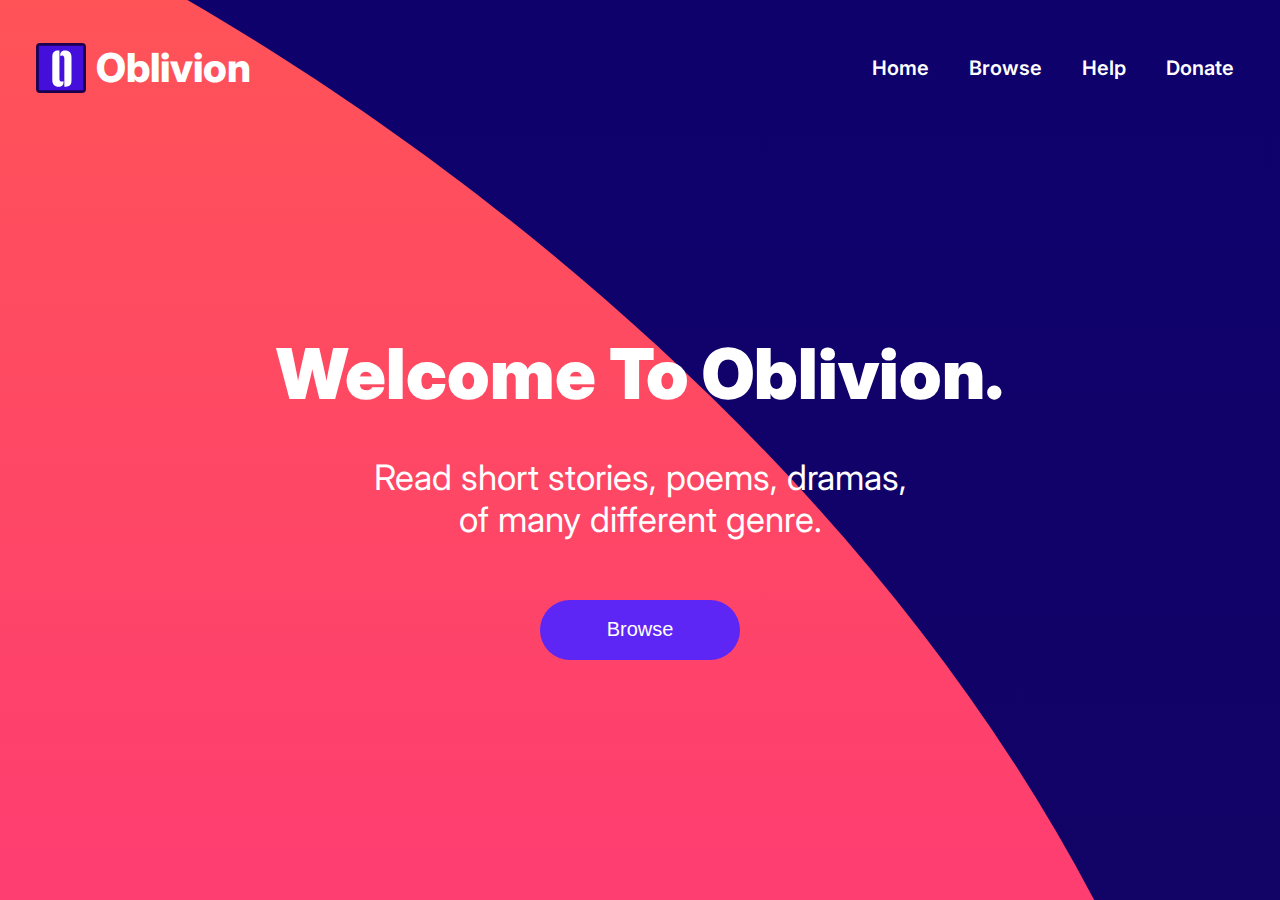
==== index.html @ 6e1afa26 "Made all pages responsive" ====
<!DOCTYPE html>
<html lang="en">
  <head>
    <meta charset="UTF-8" />
    <meta http-equiv="X-UA-Compatible" content="IE=edge" />
    <meta name="viewport" content="width=device-width, initial-scale=1.0" />
    <title>Oblivion</title>
    <link rel="stylesheet" href="styles/global.css" />
    <link rel="stylesheet" href="styles/homeStyle.css" />
  </head>
  <body>
    <nav-bar color="white"></nav-bar>
    <div class="hero">
      <h1 class="title">Welcome To Oblivion.</h1>
      <br />
      <p class="description">
        Read short stories, poems, dramas, <br />
        of many different genre.
      </p>
      <br />
      <button class="browseButton">Browse</button>
    </div>
  </body>
  <script>
    let browseButton = document.querySelector(".browseButton");
    browseButton.addEventListener("click", () => {
      window.open("pages/browse.html", "_self");
    });
  </script>
  <script src="components/navbar.js" type="module"></script>
  <script src="components/card.js" type="module"></script>
</html>
---- styles/global.css ----
@import url("https://fonts.googleapis.com/css2?family=Inter:wght@600;800&display=swap");

* {
  margin: 0;
  padding: 0;
}

body {
  font-family: "Inter", sans-serif;
}
---- styles/homeStyle.css ----
body {
  color: white;
  overflow-x: hidden;
  background-image: url("../assets/bg.svg");
  background-position: left;
  background-size: 500%;
  animation: slideAround 20s ease-in-out infinite alternate;
}

@keyframes slideAround {
  0% {
    background-position: left;
  }
  25% {
    background-position: center;
  }
  50% {
    background-position: right;
  }
  75% {
    background-position: center;
  }
  100% {
    background-position: left;
  }
}

.hero {
  width: 100vw;
  height: 80vh;
  display: flex;
  flex-direction: column;
  justify-content: center;
  align-items: center;
  text-align: center;
}

.title {
  font-weight: 900;
  font-size: 70px;
  width: 100vw;
  margin-bottom: 20px;
  animation: slideLeft 2s cubic-bezier(0.66, 1.16, 0.88, 0.62);
}

@keyframes slideLeft {
  from {
    margin-left: 200vw;
  }
  to {
    margin-left: 0vw;
  }
}

.description {
  font-size: 35px;
  margin-bottom: 40px;
  width: 60vw;
  animation: slideRight 2s cubic-bezier(0.66, 1.16, 0.88, 0.62);
}

@keyframes slideRight {
  from {
    margin-right: 200vw;
  }
  to {
    margin-right: 0vw;
  }
}

.browseButton {
  width: 200px;
  height: 60px;
  background-color: #5e26f5;
  border: none;
  font-size: 20px;
  color: white;
  border-radius: 40px;
  transition: 0.2s ease;
  cursor: pointer;
}

.browseButton:hover {
  background-color: #440fda;
  border: none;
}

.navRight {
  color: white;
}

@media screen and (max-width: 700px) {
  .title {
    font-size: 45px;
  }

  .description {
    font-size: 25px;
  }
}

@media screen and (max-width: 440px) {
  .title {
    font-size: 35px;
  }
}

@media screen and (max-width: 410px) {
  .title {
    font-size: 30px;
  }

  .description {
    font-size: 15px;
  }
}
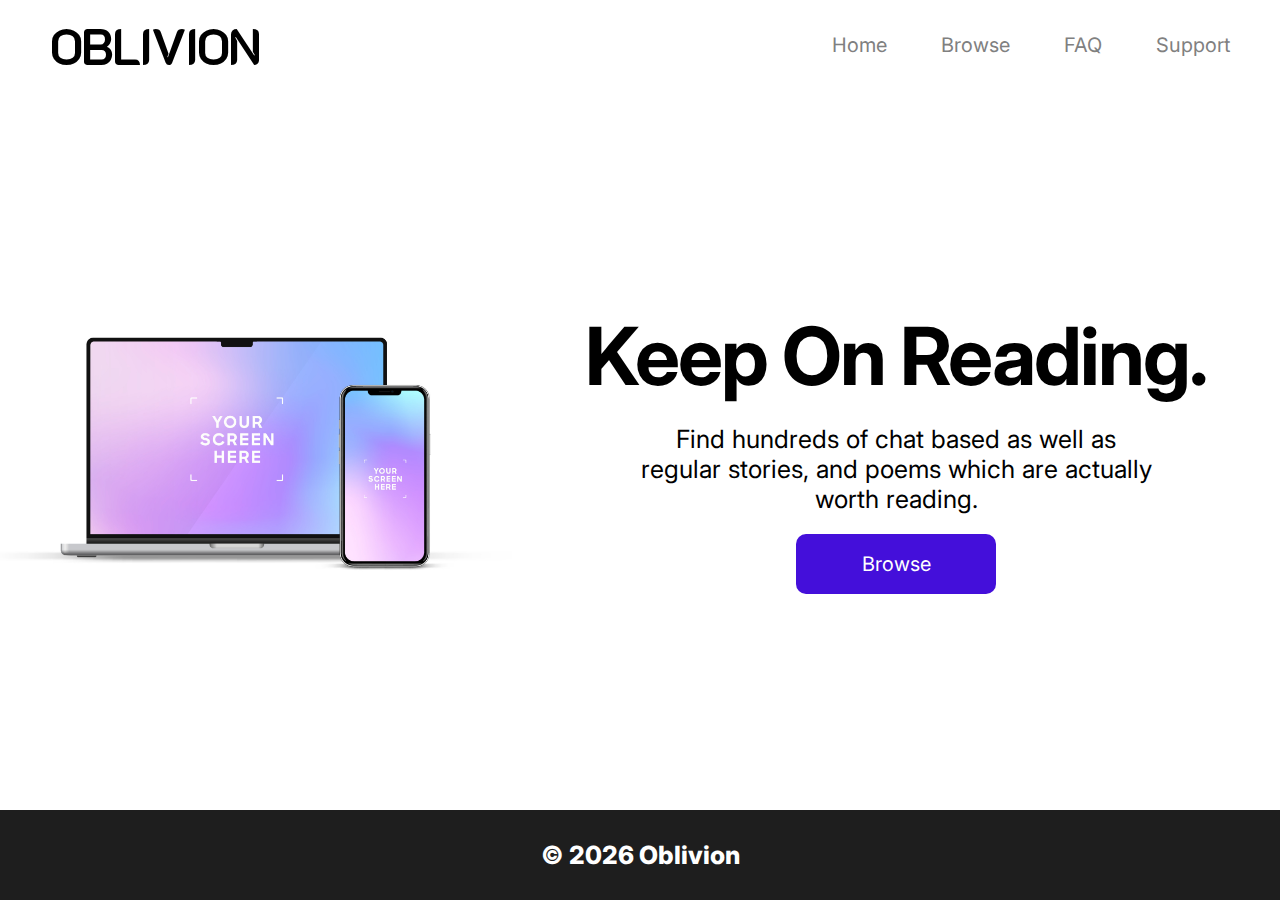
==== commit 06313b7c: "started new design dev" ====
--- a/index.html
+++ b/index.html
@@ -7,22 +7,33 @@
     <title>Oblivion</title>
     <link rel="stylesheet" href="styles/global.css" />
     <link rel="stylesheet" href="styles/homeStyle.css" />
+    <link rel="shortcut icon" href="assets/logo.svg" type="image/x-icon" />
   </head>
   <body>
-    <nav-bar color="white"></nav-bar>
+    <nav-bar logoColor="black" itemColor="gray" hoverColor="blue"></nav-bar>
     <div class="hero">
-      <h1 class="title">Welcome To Oblivion.</h1>
-      <br />
-      <p class="description">
-        Read short stories, poems, dramas, <br />
-        of many different genre.
-      </p>
-      <br />
-      <button class="browseButton">Browse</button>
+      <div class="heroLeft">
+        <img src="assets/heroLeftImg.jpg" alt="" />
+      </div>
+      <div class="heroRight">
+        <h1 class="title">Keep On Reading.</h1>
+        <br />
+        <p class="text">
+          Find hundreds of chat based as well as regular stories, and poems
+          which are actually worth reading.
+        </p>
+        <br />
+        <button class="btn browse">Browse</button>
+      </div>
     </div>
+    <div class="footer"></div>
   </body>
   <script>
-    let browseButton = document.querySelector(".browseButton");
+    let footer = document.querySelector(".footer");
+    let year = new Date().getFullYear();
+    footer.innerHTML = "&copy; " + year + " Oblivion";
+
+    let browseButton = document.querySelector(".browse");
     browseButton.addEventListener("click", () => {
       window.open("pages/browse.html", "_self");
     });
--- a/styles/global.css
+++ b/styles/global.css
@@ -1,4 +1,5 @@
-@import url("https://fonts.googleapis.com/css2?family=Inter:wght@600;800&display=swap");
+@import url("https://fonts.googleapis.com/css2?family=Inter:wght@400;800&display=swap");
+@import url("https://fonts.googleapis.com/css2?family=K2D:wght@800&display=swap");
 
 * {
   margin: 0;
@@ -8,3 +9,31 @@
 body {
   font-family: "Inter", sans-serif;
 }
+
+.btn {
+  min-width: 200px;
+  height: 60px;
+  border: none;
+  border-radius: 10px;
+  color: white;
+  font-family: "Inter", sans-serif;
+  font-size: 20px;
+  background-color: #440fda;
+  transition: box-shadow 0.2s ease-in-out;
+}
+
+.btn:hover {
+  box-shadow: 0px 0px 10px 5px rgba(79, 146, 240, 0.5);
+}
+
+.footer {
+  width: 100vw;
+  height: 10vh;
+  background-color: #1e1e1e;
+  display: flex;
+  color: white;
+  font-size: 25px;
+  font-weight: 800;
+  justify-content: center;
+  align-items: center;
+}
--- a/styles/homeStyle.css
+++ b/styles/homeStyle.css
@@ -1,116 +1,45 @@
-body {
-  color: white;
-  overflow-x: hidden;
-  background-image: url("../assets/bg.svg");
-  background-position: left;
-  background-size: 500%;
-  animation: slideAround 20s ease-in-out infinite alternate;
-}
-
-@keyframes slideAround {
-  0% {
-    background-position: left;
-  }
-  25% {
-    background-position: center;
-  }
-  50% {
-    background-position: right;
-  }
-  75% {
-    background-position: center;
-  }
-  100% {
-    background-position: left;
-  }
-}
-
 .hero {
   width: 100vw;
   height: 80vh;
   display: flex;
+  flex-direction: row;
+  justify-content: center;
+  align-items: center;
+}
+
+.hero > div {
+  display: flex;
   flex-direction: column;
   justify-content: center;
   align-items: center;
-  text-align: center;
+  height: 80vh;
+}
+
+.heroLeft {
+  width: 40vw;
+}
+
+.heroLeft > img {
+  width: 40vw;
+  aspect-ratio: 1.875;
+}
+
+.heroRight {
+  width: 60vw;
 }
 
 .title {
-  font-weight: 900;
-  font-size: 70px;
-  width: 100vw;
-  margin-bottom: 20px;
-  animation: slideLeft 2s cubic-bezier(0.66, 1.16, 0.88, 0.62);
+  font-size: 80px;
+  letter-spacing: -2px;
 }
 
-@keyframes slideLeft {
-  from {
-    margin-left: 200vw;
-  }
-  to {
-    margin-left: 0vw;
-  }
+br {
+  margin-top: 25px;
 }
 
-.description {
-  font-size: 35px;
-  margin-bottom: 40px;
-  width: 60vw;
-  animation: slideRight 2s cubic-bezier(0.66, 1.16, 0.88, 0.62);
+.text {
+  font-size: 25px;
+  width: 40vw;
+  text-align: center;
+  color: black;
 }
-
-@keyframes slideRight {
-  from {
-    margin-right: 200vw;
-  }
-  to {
-    margin-right: 0vw;
-  }
-}
-
-.browseButton {
-  width: 200px;
-  height: 60px;
-  background-color: #5e26f5;
-  border: none;
-  font-size: 20px;
-  color: white;
-  border-radius: 40px;
-  transition: 0.2s ease;
-  cursor: pointer;
-}
-
-.browseButton:hover {
-  background-color: #440fda;
-  border: none;
-}
-
-.navRight {
-  color: white;
-}
-
-@media screen and (max-width: 700px) {
-  .title {
-    font-size: 45px;
-  }
-
-  .description {
-    font-size: 25px;
-  }
-}
-
-@media screen and (max-width: 440px) {
-  .title {
-    font-size: 35px;
-  }
-}
-
-@media screen and (max-width: 410px) {
-  .title {
-    font-size: 30px;
-  }
-
-  .description {
-    font-size: 15px;
-  }
-}
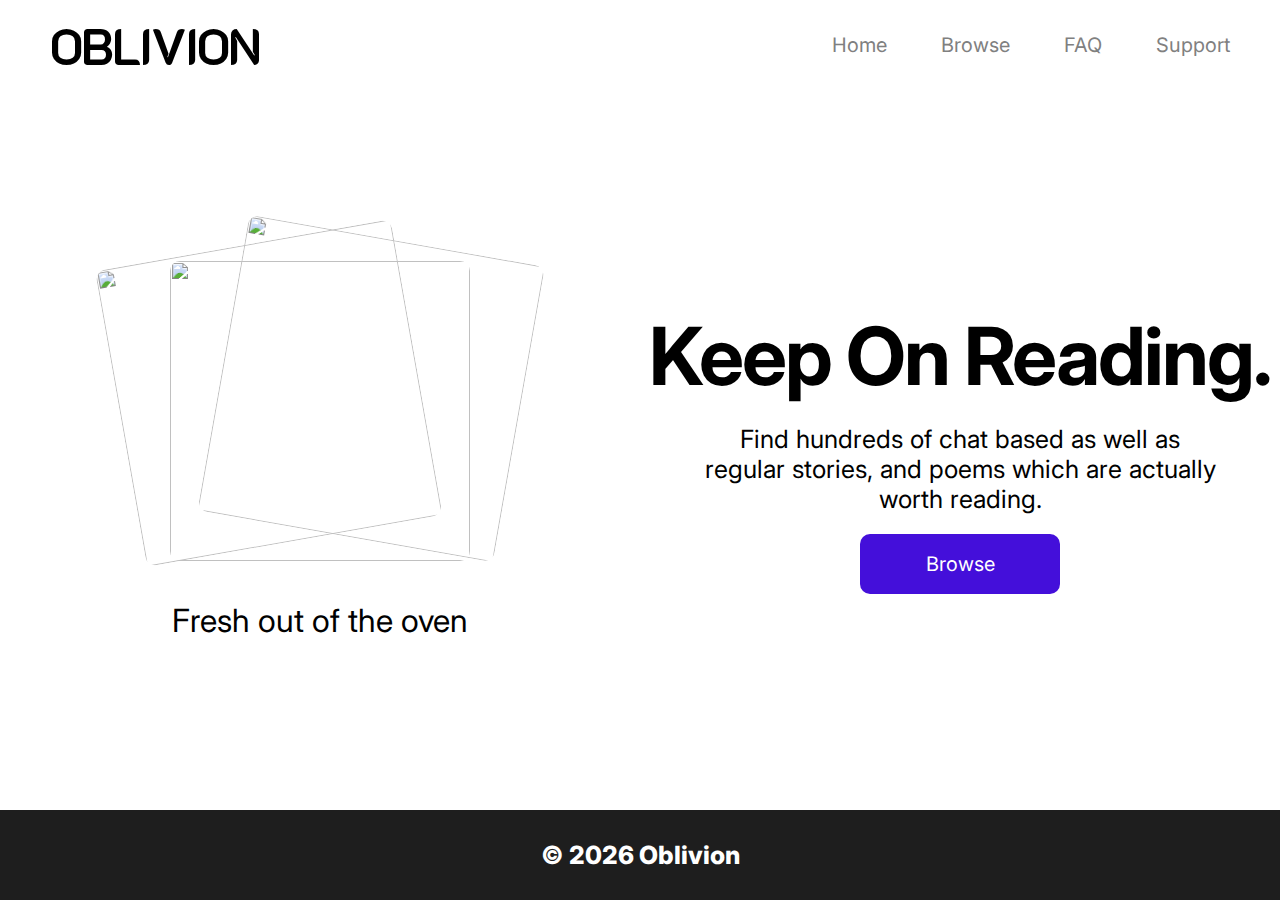
==== commit 7fae5137: "New update" ====
--- a/index.html
+++ b/index.html
@@ -13,7 +13,12 @@
     <nav-bar logoColor="black" itemColor="gray" hoverColor="blue"></nav-bar>
     <div class="hero">
       <div class="heroLeft">
-        <img src="assets/heroLeftImg.jpg" alt="" />
+        <div class="recentImages">
+          <img class="recents 1" />
+          <img class="recents 2" />
+          <img class="recents 3" />
+        </div>
+        <h1 class="tag">Fresh out of the oven</h1>
       </div>
       <div class="heroRight">
         <h1 class="title">Keep On Reading.</h1>
@@ -28,16 +33,9 @@
     </div>
     <div class="footer"></div>
   </body>
-  <script>
-    let footer = document.querySelector(".footer");
-    let year = new Date().getFullYear();
-    footer.innerHTML = "&copy; " + year + " Oblivion";
 
-    let browseButton = document.querySelector(".browse");
-    browseButton.addEventListener("click", () => {
-      window.open("pages/browse.html", "_self");
-    });
-  </script>
+  <script src="scripts/footerScript.js"></script>
+  <script src="scripts/home.js" type="module"></script>
   <script src="components/navbar.js" type="module"></script>
   <script src="components/card.js" type="module"></script>
 </html>
--- a/styles/global.css
+++ b/styles/global.css
@@ -1,5 +1,13 @@
 @import url("https://fonts.googleapis.com/css2?family=Inter:wght@400;800&display=swap");
 @import url("https://fonts.googleapis.com/css2?family=K2D:wght@800&display=swap");
+
+:root {
+  --logoTextColor: #000000;
+  --btnBg: #440fda;
+  --btnHoverBg: #6731fa;
+  --searchBoxBg: #000000;
+  --navItemsColor: #808080;
+}
 
 * {
   margin: 0;
@@ -19,11 +27,11 @@
   font-family: "Inter", sans-serif;
   font-size: 20px;
   background-color: #440fda;
-  transition: box-shadow 0.2s ease-in-out;
+  transition: 0.2s ease-in-out;
 }
 
 .btn:hover {
-  box-shadow: 0px 0px 10px 5px rgba(79, 146, 240, 0.5);
+  background-color: var(--btnHoverBg);
 }
 
 .footer {
--- a/styles/homeStyle.css
+++ b/styles/homeStyle.css
@@ -9,23 +9,24 @@
 
 .hero > div {
   display: flex;
-  flex-direction: column;
   justify-content: center;
   align-items: center;
   height: 80vh;
 }
 
 .heroLeft {
-  width: 40vw;
+  flex-direction: column;
+  width: 50vw;
 }
 
-.heroLeft > img {
+/* .heroLeft > img {
   width: 40vw;
   aspect-ratio: 1.875;
-}
+}  */
 
 .heroRight {
-  width: 60vw;
+  flex-direction: column;
+  width: 50vw;
 }
 
 .title {
@@ -43,3 +44,55 @@
   text-align: center;
   color: black;
 }
+
+.recentImages {
+  width: 300px;
+  height: 300px;
+}
+
+.tag {
+  font-weight: 400;
+  margin-top: 40px;
+}
+
+.recents {
+  width: 300px;
+  height: 300px;
+  transition: 0.4s ease-in-out;
+  position: absolute;
+  border-radius: 10px;
+  animation: glow 0.7s ease-in-out infinite alternate;
+}
+
+@keyframes glow {
+  from {
+    box-shadow: none;
+  }
+  to {
+    box-shadow: 0px 0px 10px 5px rgba(64, 25, 220, 0.5);
+  }
+}
+
+.recents:nth-child(1) {
+  transform: translateX(-4vw) translateY(-2vh) rotateZ(-10deg);
+}
+
+.recents:nth-child(2) {
+  transform: translateX(4vw) translateY(-2.5vh) rotateZ(10deg);
+}
+
+.recentImages:hover {
+  animation: none;
+}
+
+.recentImages:hover > .recents:nth-child(1) {
+  transform: translateX(-10vw) translateY(-4vh) rotateZ(-25deg);
+}
+
+.recentImages:hover > .recents:nth-child(2) {
+  transform: translateX(10vw) translateY(-10vh) rotateZ(25deg);
+}
+
+.recentImages:hover > .recents:nth-child(3) {
+  opacity: 0.5;
+}
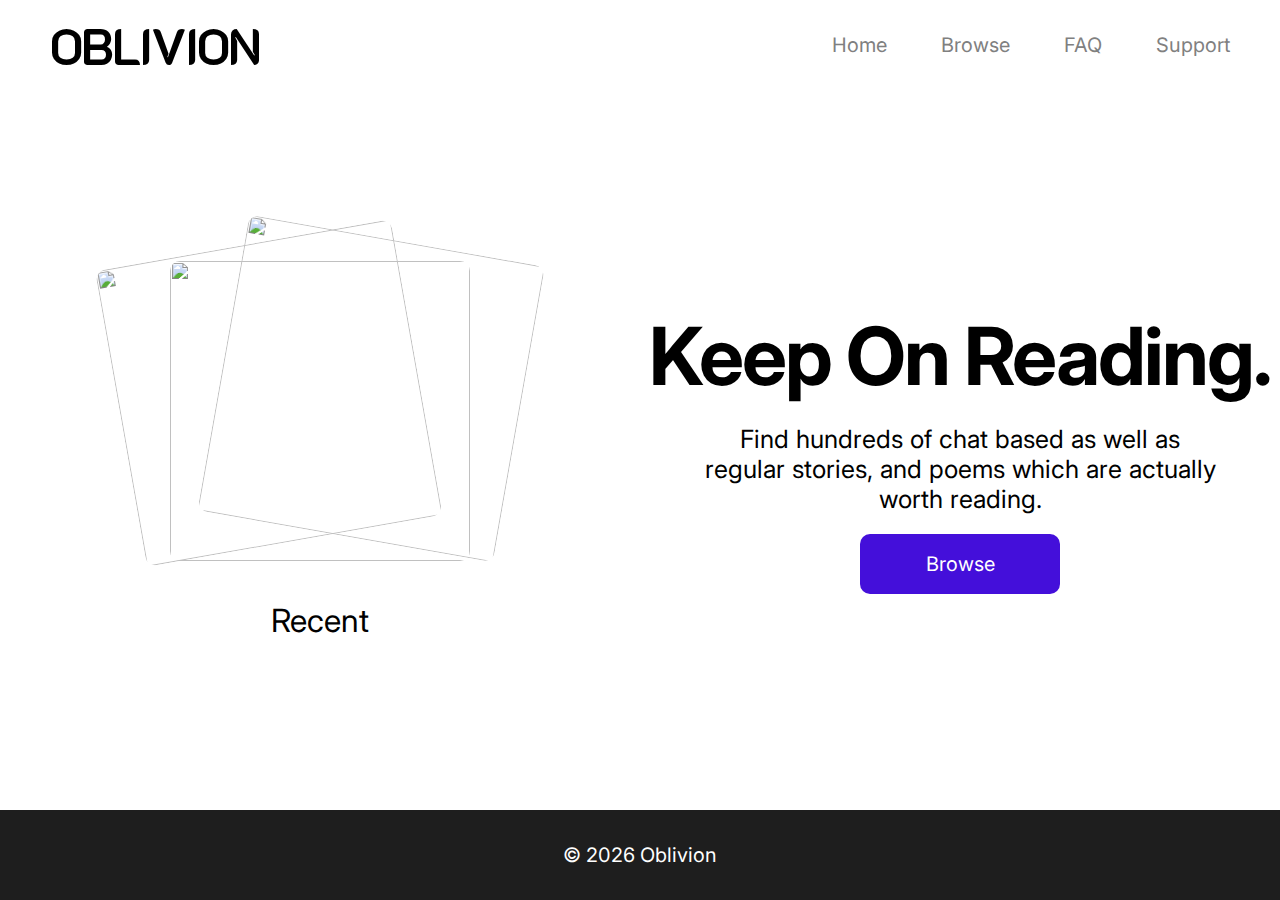
==== commit 05127662: "Mobile responsive" ====
--- a/index.html
+++ b/index.html
@@ -18,7 +18,7 @@
           <img class="recents 2" />
           <img class="recents 3" />
         </div>
-        <h1 class="tag">Fresh out of the oven</h1>
+        <h1 class="tag">Recent</h1>
       </div>
       <div class="heroRight">
         <h1 class="title">Keep On Reading.</h1>
--- a/styles/global.css
+++ b/styles/global.css
@@ -40,8 +40,8 @@
   background-color: #1e1e1e;
   display: flex;
   color: white;
-  font-size: 25px;
-  font-weight: 800;
+  font-size: 20px;
+  font-weight: 400;
   justify-content: center;
   align-items: center;
 }
--- a/styles/homeStyle.css
+++ b/styles/homeStyle.css
@@ -27,6 +27,7 @@
 .heroRight {
   flex-direction: column;
   width: 50vw;
+  text-align: center;
 }
 
 .title {
@@ -61,16 +62,6 @@
   transition: 0.4s ease-in-out;
   position: absolute;
   border-radius: 10px;
-  animation: glow 0.7s ease-in-out infinite alternate;
-}
-
-@keyframes glow {
-  from {
-    box-shadow: none;
-  }
-  to {
-    box-shadow: 0px 0px 10px 5px rgba(64, 25, 220, 0.5);
-  }
 }
 
 .recents:nth-child(1) {
@@ -96,3 +87,56 @@
 .recentImages:hover > .recents:nth-child(3) {
   opacity: 0.5;
 }
+
+@media screen and (max-width:1030px){
+
+  .heroLeft, .recentImages, .tag{
+    display: none;
+    width: 0;
+  }
+
+  .heroRight{
+    width: 100vw;
+  }
+
+  .text{
+    width: 70vw;
+  }
+
+}
+
+@media screen and (max-width: 840px){
+
+  .title{
+    font-size: 70px;
+  }
+
+}
+
+@media screen and (max-width: 660px){
+
+  .title{
+    font-size: 60px;
+  }
+
+}
+
+@media screen and (max-width: 550px){
+
+  .title{
+    font-size: 50px;
+  }
+
+}
+
+@media screen and (max-width: 445px){
+
+  .title{
+    font-size: 40px;
+  }
+
+  .text{
+    width: 90vw;
+  }
+
+}